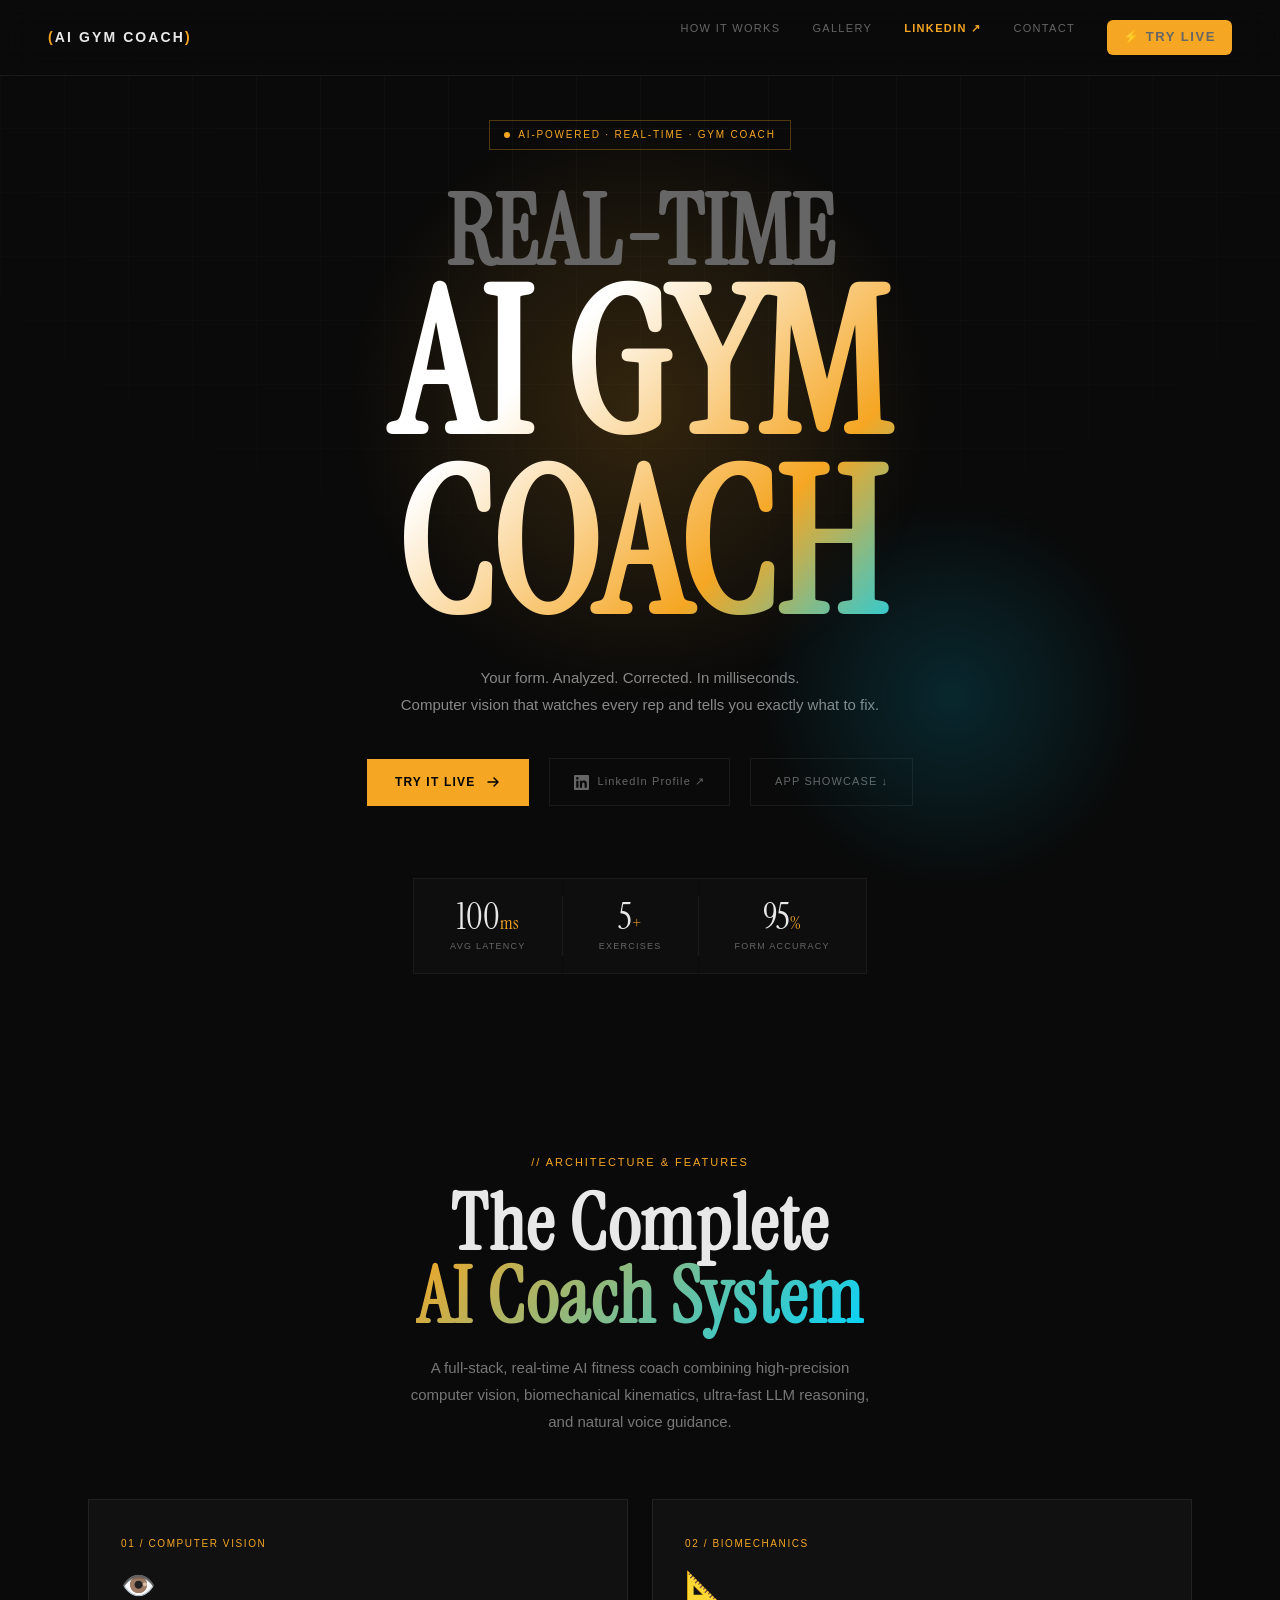
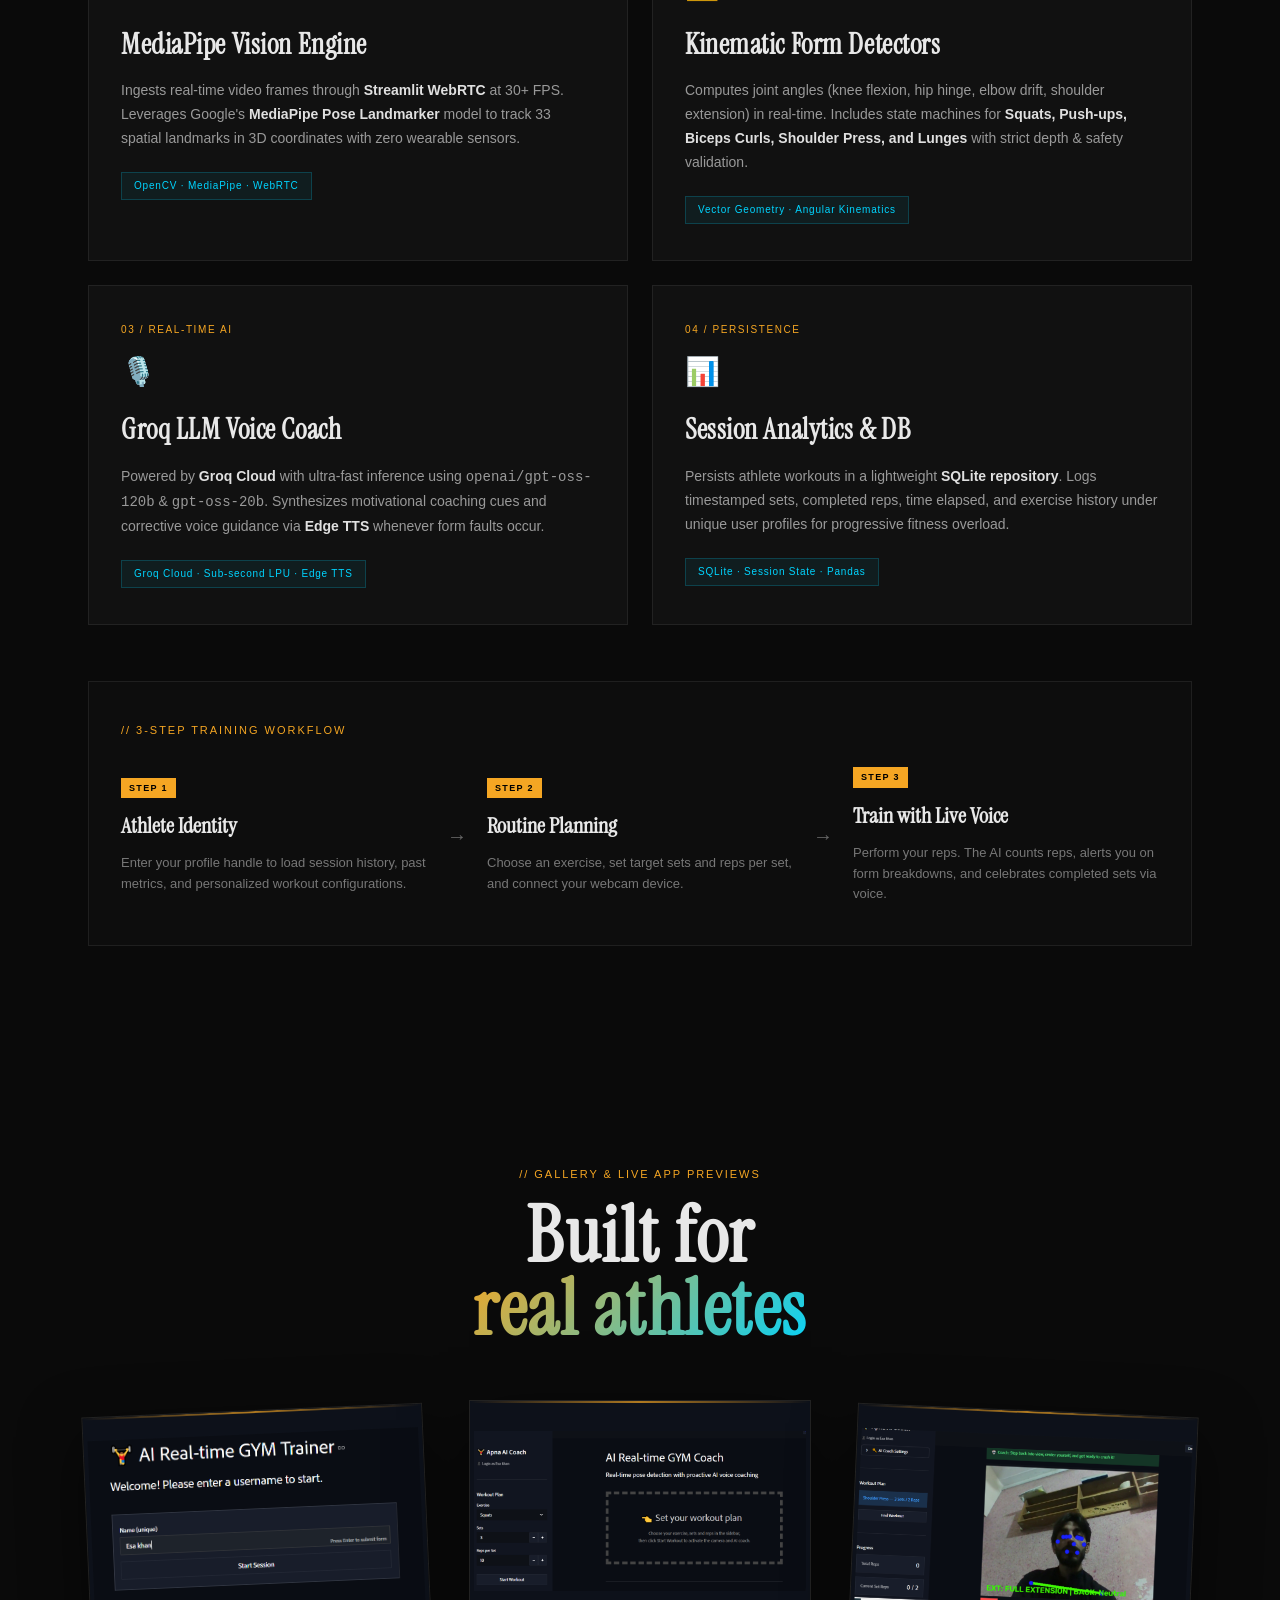
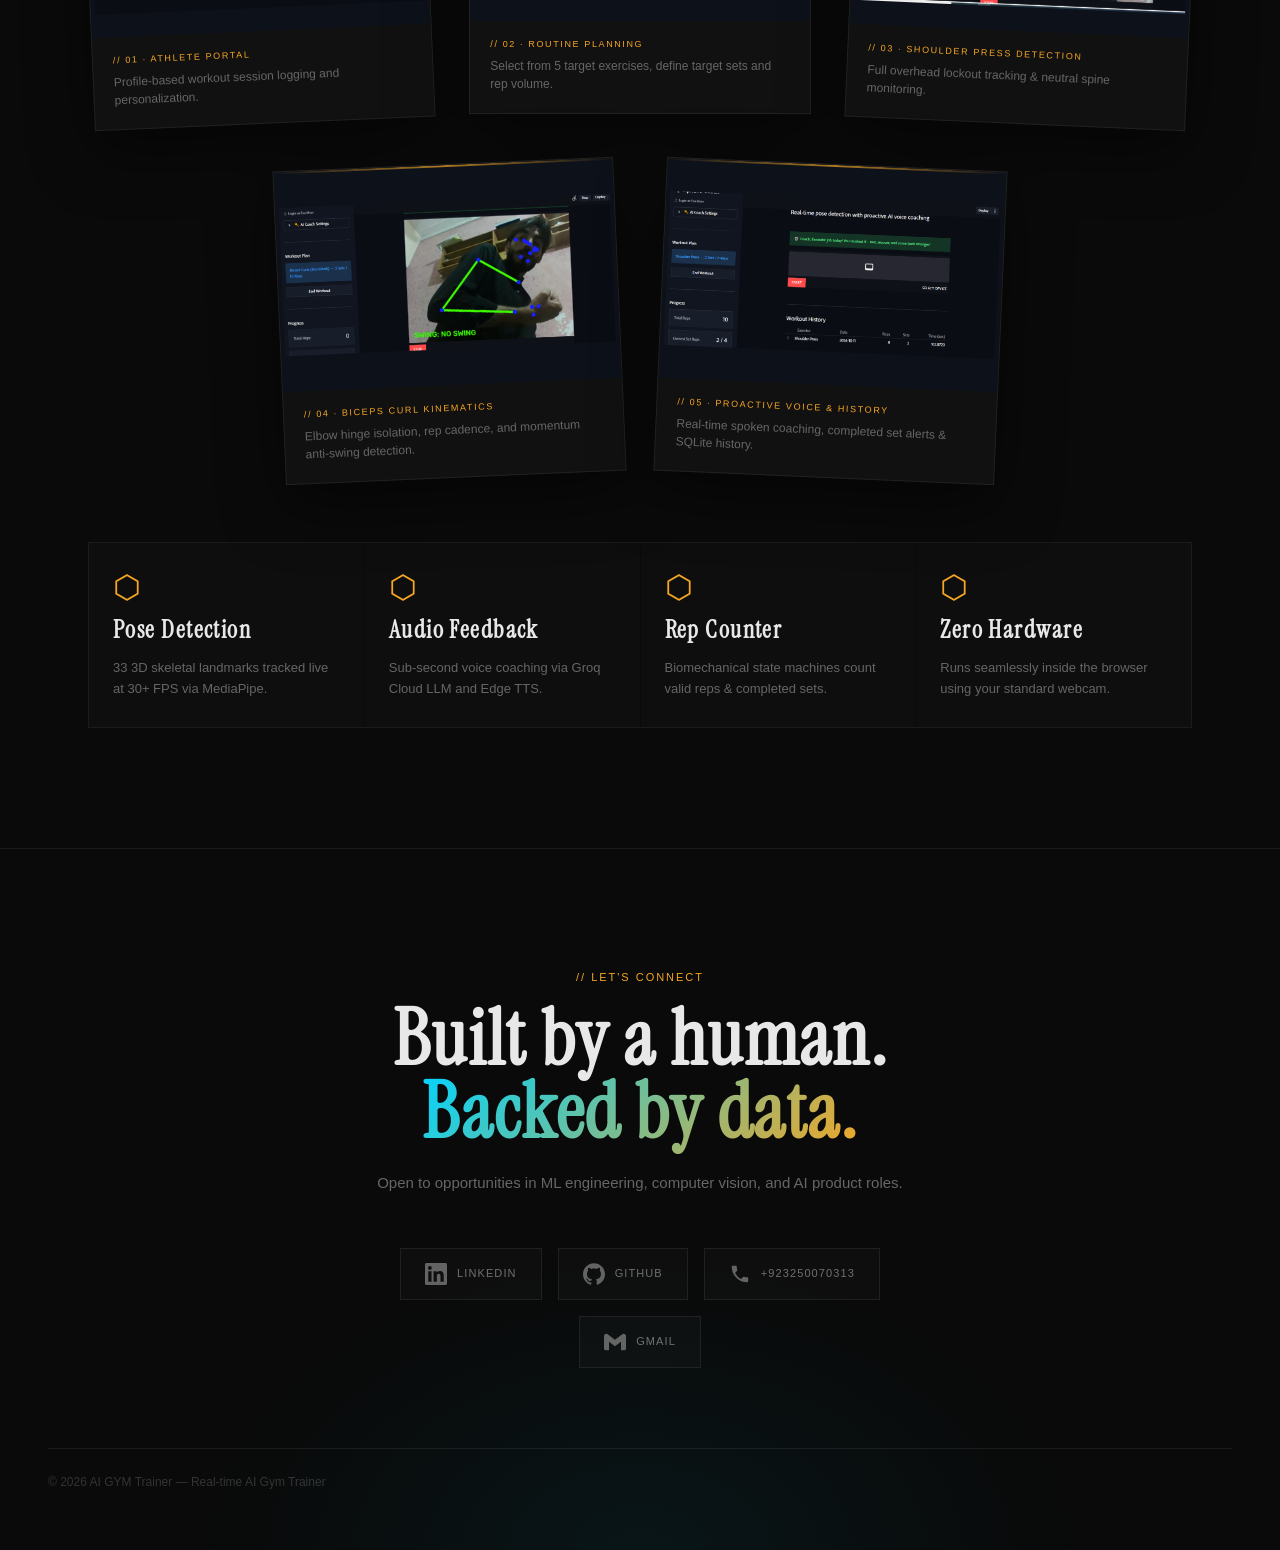
==== LandingPage/index.html @ a31fc1fd "fix: load project directly on first Try it live click and eliminate nested landing page modal" ====
<!doctype html>
<html lang="en">
  <head>
    <meta charset="UTF-8" />
    <meta name="viewport" content="width=device-width, initial-scale=1.0" />
    <title>Real-time AI GYM Trainer</title>
    <link rel="stylesheet" href="style.css" />
    <style>
      @font-face {
        font-family: "Averta";
        src: url("fonts/Averta.woff2") format("woff2");
        font-weight: normal;
        font-style: normal;
      }
    </style>
    <link rel="preconnect" href="https://fonts.googleapis.com" />
    <link rel="preconnect" href="https://fonts.gstatic.com" crossorigin />
    <link
      href="https://fonts.googleapis.com/css2?family=Ubuntu:wght@400;700&family=Instrument+Serif:ital,wght@0,400;1,400&display=swap"
      rel="stylesheet"
    />
  </head>
  <body>
    <!-- GRID OVERLAY -->
    <div class="grid-overlay" aria-hidden="true"></div>

    <!-- NAV -->
    <nav class="nav">
      <div class="nav-logo">
        <span class="logo-bracket">(</span>AI GYM COACH<span
          class="logo-bracket"
          >)</span
        >
      </div>
      <div class="nav-links">
        <a href="#architecture">How It Works</a>
        <a href="#visuals">Gallery</a>
        <a href="https://www.linkedin.com/in/esa-khan-1b4941385/" target="_blank" rel="noopener noreferrer" style="color: var(--amber); font-weight: 700;">LinkedIn ↗</a>
        <a href="#contact">Contact</a>
        <a href="?start=true" target="_top" class="btn-primary" style="padding: 7px 16px; font-size: 13px; text-decoration: none; border-radius: 6px;" onclick="handleTryLive(event)">⚡ Try Live</a>
      </div>
    </nav>

    <!-- HERO -->
    <section class="hero" id="hero">
      <div class="hero-tag">
        <span class="dot"></span>
        <span>AI-POWERED · REAL-TIME · GYM COACH</span>
      </div>

      <h1 class="hero-title">
        <span class="line-one">REAL-TIME</span>
        <span class="line-two">AI GYM<br />COACH</span>
      </h1>

      <p class="hero-sub">
        Your form. Analyzed. Corrected. In milliseconds.<br />
        Computer vision that watches every rep and tells you exactly what to
        fix.
      </p>

      <div class="hero-cta-row">
        <a
          href="?start=true"
          target="_top"
          class="btn-primary"
          id="cta-button"
          onclick="handleTryLive(event)"
        >
          <span>Try it live</span>
          <svg width="16" height="16" viewBox="0 0 16 16" fill="none">
            <path
              d="M3 8H13M13 8L9 4M13 8L9 12"
              stroke="currentColor"
              stroke-width="1.5"
              stroke-linecap="round"
              stroke-linejoin="round"
            />
          </svg>
        </a>
        <a
          href="https://www.linkedin.com/in/esa-khan-1b4941385/"
          target="_blank"
          rel="noopener noreferrer"
          class="btn-ghost"
          style="display: inline-flex; align-items: center; gap: 8px;"
        >
          <svg width="15" height="15" viewBox="0 0 24 24" fill="currentColor">
            <path d="M20.447 20.452h-3.554v-5.569c0-1.328-.027-3.037-1.852-3.037-1.853 0-2.136 1.445-2.136 2.939v5.667H9.351V9h3.414v1.561h.046c.477-.9 1.637-1.85 3.37-1.85 3.601 0 4.267 2.37 4.267 5.455v6.286zM5.337 7.433a2.062 2.062 0 0 1-2.063-2.065 2.064 2.064 0 1 1 2.063 2.065zm1.782 13.019H3.555V9h3.564v11.452zM22.225 0H1.771C.792 0 0 .774 0 1.729v20.542C0 23.227.792 24 1.771 24h20.451C23.2 24 24 23.227 24 22.271V1.729C24 .774 23.2 0 22.222 0h.003z"/>
          </svg>
          <span>LinkedIn Profile ↗</span>
        </a>
        <a href="#visuals" class="btn-ghost">APP SHOWCASE ↓</a>
      </div>

      <!-- Live metrics strip -->
      <div class="metrics-strip">
        <div class="metric">
          <span class="metric-val">100<span class="unit">ms</span></span>
          <span class="metric-label">Avg Latency</span>
        </div>
        <div class="metric-divider"></div>
        <div class="metric">
          <span class="metric-val">5<span class="unit">+</span></span>
          <span class="metric-label">Exercises</span>
        </div>
        <div class="metric-divider"></div>
        <div class="metric">
          <span class="metric-val">95<span class="unit">%</span></span>
          <span class="metric-label">Form Accuracy</span>
        </div>
      </div>
    </section>

    <!-- HOW IT WORKS & ARCHITECTURE -->
    <section class="how-it-works" id="architecture">
      <div class="section-header center-header">
        <span class="section-tag">// ARCHITECTURE & FEATURES</span>
        <h2 class="section-title">The Complete<br /><em>AI Coach System</em></h2>
        <p class="section-desc">
          A full-stack, real-time AI fitness coach combining high-precision computer vision, biomechanical kinematics, ultra-fast LLM reasoning, and natural voice guidance.
        </p>
      </div>

      <div class="system-grid">
        <div class="system-card">
          <div class="system-num">01 / COMPUTER VISION</div>
          <div class="system-icon">👁️</div>
          <h3>MediaPipe Vision Engine</h3>
          <p>
            Ingests real-time video frames through <strong>Streamlit WebRTC</strong> at 30+ FPS. 
            Leverages Google's <strong>MediaPipe Pose Landmarker</strong> model to track 33 spatial landmarks in 3D coordinates with zero wearable sensors.
          </p>
          <div class="tech-badge">OpenCV · MediaPipe · WebRTC</div>
        </div>

        <div class="system-card">
          <div class="system-num">02 / BIOMECHANICS</div>
          <div class="system-icon">📐</div>
          <h3>Kinematic Form Detectors</h3>
          <p>
            Computes joint angles (knee flexion, hip hinge, elbow drift, shoulder extension) in real-time. 
            Includes state machines for <strong>Squats, Push-ups, Biceps Curls, Shoulder Press, and Lunges</strong> with strict depth & safety validation.
          </p>
          <div class="tech-badge">Vector Geometry · Angular Kinematics</div>
        </div>

        <div class="system-card">
          <div class="system-num">03 / REAL-TIME AI</div>
          <div class="system-icon">🎙️</div>
          <h3>Groq LLM Voice Coach</h3>
          <p>
            Powered by <strong>Groq Cloud</strong> with ultra-fast inference using <code>openai/gpt-oss-120b</code> & <code>gpt-oss-20b</code>. 
            Synthesizes motivational coaching cues and corrective voice guidance via <strong>Edge TTS</strong> whenever form faults occur.
          </p>
          <div class="tech-badge">Groq Cloud · Sub-second LPU · Edge TTS</div>
        </div>

        <div class="system-card">
          <div class="system-num">04 / PERSISTENCE</div>
          <div class="system-icon">📊</div>
          <h3>Session Analytics & DB</h3>
          <p>
            Persists athlete workouts in a lightweight <strong>SQLite repository</strong>. 
            Logs timestamped sets, completed reps, time elapsed, and exercise history under unique user profiles for progressive fitness overload.
          </p>
          <div class="tech-badge">SQLite · Session State · Pandas</div>
        </div>
      </div>

      <!-- App Walkthrough Strip -->
      <div class="workflow-box">
        <div class="workflow-title">// 3-STEP TRAINING WORKFLOW</div>
        <div class="workflow-steps">
          <div class="step-item">
            <span class="step-badge">STEP 1</span>
            <h4>Athlete Identity</h4>
            <p>Enter your profile handle to load session history, past metrics, and personalized workout configurations.</p>
          </div>
          <div class="step-divider">→</div>
          <div class="step-item">
            <span class="step-badge">STEP 2</span>
            <h4>Routine Planning</h4>
            <p>Choose an exercise, set target sets and reps per set, and connect your webcam device.</p>
          </div>
          <div class="step-divider">→</div>
          <div class="step-item">
            <span class="step-badge">STEP 3</span>
            <h4>Train with Live Voice</h4>
            <p>Perform your reps. The AI counts reps, alerts you on form breakdowns, and celebrates completed sets via voice.</p>
          </div>
        </div>
      </div>
    </section>

    <!-- VISUAL SECTION -->
    <section class="visuals" id="visuals">
      <div class="section-header center-header">
        <span class="section-tag">// GALLERY & LIVE APP PREVIEWS</span>
        <h2 class="section-title">Built for<br /><em>real athletes</em></h2>
      </div>

      <div class="card-grid card-grid-5">
        <!-- Card 1 -->
        <div class="img-card card-tilt-left card-float-1">
          <div class="card-inner">
            <div class="card-img-wrap">
              <img
                src="./images/preview-login.png"
                alt="AI Gym Coach Athlete Login & Authentication"
                onerror="this.parentElement.classList.add('img-placeholder')"
              />
              <div class="card-scan-line"></div>
            </div>
            <div class="card-label">
              <span class="card-tag">// 01 · ATHLETE PORTAL</span>
              <p>Profile-based workout session logging and personalization.</p>
            </div>
            <div class="card-corner tl"></div>
            <div class="card-corner tr"></div>
            <div class="card-corner bl"></div>
            <div class="card-corner br"></div>
          </div>
        </div>

        <!-- Card 2 -->
        <div class="img-card card-center card-float-2">
          <div class="card-inner">
            <div class="card-img-wrap">
              <img
                src="./images/preview-dashboard.png"
                alt="Workout Routine Setup & Target Rep Goals"
                onerror="this.parentElement.classList.add('img-placeholder')"
              />
              <div class="card-scan-line"></div>
            </div>
            <div class="card-label">
              <span class="card-tag">// 02 · ROUTINE PLANNING</span>
              <p>Select from 5 target exercises, define target sets and rep volume.</p>
            </div>
            <div class="card-corner tl"></div>
            <div class="card-corner tr"></div>
            <div class="card-corner bl"></div>
            <div class="card-corner br"></div>
          </div>
        </div>

        <!-- Card 3 -->
        <div class="img-card card-tilt-right card-float-3">
          <div class="card-inner">
            <div class="card-img-wrap">
              <img
                src="./images/preview-shoulder-press.png"
                alt="Live Shoulder Press Pose Tracking & Form Verification"
                onerror="this.parentElement.classList.add('img-placeholder')"
              />
              <div class="card-scan-line"></div>
            </div>
            <div class="card-label">
              <span class="card-tag">// 03 · SHOULDER PRESS DETECTION</span>
              <p>Full overhead lockout tracking & neutral spine monitoring.</p>
            </div>
            <div class="card-corner tl"></div>
            <div class="card-corner tr"></div>
            <div class="card-corner bl"></div>
            <div class="card-corner br"></div>
          </div>
        </div>

        <!-- Card 4 -->
        <div class="img-card card-tilt-left card-float-4">
          <div class="card-inner">
            <div class="card-img-wrap">
              <img
                src="./images/preview-biceps-curl.png"
                alt="Biceps Curl Live Biomechanics & Anti-Swing Check"
                onerror="this.parentElement.classList.add('img-placeholder')"
              />
              <div class="card-scan-line"></div>
            </div>
            <div class="card-label">
              <span class="card-tag">// 04 · BICEPS CURL KINEMATICS</span>
              <p>Elbow hinge isolation, rep cadence, and momentum anti-swing detection.</p>
            </div>
            <div class="card-corner tl"></div>
            <div class="card-corner tr"></div>
            <div class="card-corner bl"></div>
            <div class="card-corner br"></div>
          </div>
        </div>

        <!-- Card 5 -->
        <div class="img-card card-tilt-right card-float-5">
          <div class="card-inner">
            <div class="card-img-wrap">
              <img
                src="./images/preview-workout.png"
                alt="Proactive AI Voice Feedback & Workout History"
                onerror="this.parentElement.classList.add('img-placeholder')"
              />
              <div class="card-scan-line"></div>
            </div>
            <div class="card-label">
              <span class="card-tag">// 05 · PROACTIVE VOICE & HISTORY</span>
              <p>Real-time spoken coaching, completed set alerts & SQLite history.</p>
            </div>
            <div class="card-corner tl"></div>
            <div class="card-corner tr"></div>
            <div class="card-corner bl"></div>
            <div class="card-corner br"></div>
          </div>
        </div>
      </div>

      <!-- Feature callouts strip -->
      <div class="feature-row" style="margin-top: 64px;">
        <div class="feature">
          <span class="feature-icon">⬡</span>
          <strong>Pose Detection</strong>
          <p>33 3D skeletal landmarks tracked live at 30+ FPS via MediaPipe.</p>
        </div>
        <div class="feature">
          <span class="feature-icon">⬡</span>
          <strong>Audio Feedback</strong>
          <p>Sub-second voice coaching via Groq Cloud LLM and Edge TTS.</p>
        </div>
        <div class="feature">
          <span class="feature-icon">⬡</span>
          <strong>Rep Counter</strong>
          <p>Biomechanical state machines count valid reps & completed sets.</p>
        </div>
        <div class="feature">
          <span class="feature-icon">⬡</span>
          <strong>Zero Hardware</strong>
          <p>Runs seamlessly inside the browser using your standard webcam.</p>
        </div>
      </div>
    </section>

    <!-- CONTACT SECTION -->
    <section class="contact" id="contact">
      <div class="contact-inner">
        <span class="section-tag">// LET'S CONNECT</span>
        <h2 class="contact-title">
          Built by a human.<br /><em>Backed by data.</em>
        </h2>
        <p class="contact-desc">
          Open to opportunities in ML engineering, computer vision, and AI
          product roles.
        </p>

        <div class="social-grid">
          <!-- LinkedIn -->
          <a
            href="https://www.linkedin.com/in/esa-khan-1b4941385/"
            target="_blank"
            rel="noopener"
            class="social-btn"
            aria-label="LinkedIn"
          >
            <span class="social-icon">
              <svg
                viewBox="0 0 24 24"
                fill="currentColor"
                width="22"
                height="22"
              >
                <path
                  d="M20.447 20.452h-3.554v-5.569c0-1.328-.027-3.037-1.852-3.037-1.853 0-2.136 1.445-2.136 2.939v5.667H9.351V9h3.414v1.561h.046c.477-.9 1.637-1.85 3.37-1.85 3.601 0 4.267 2.37 4.267 5.455v6.286zM5.337 7.433a2.062 2.062 0 0 1-2.063-2.065 2.064 2.064 0 1 1 2.063 2.065zm1.782 13.019H3.555V9h3.564v11.452zM22.225 0H1.771C.792 0 0 .774 0 1.729v20.542C0 23.227.792 24 1.771 24h20.451C23.2 24 24 23.227 24 22.271V1.729C24 .774 23.2 0 22.222 0h.003z"
                />
              </svg>
            </span>
            <span class="social-label">LinkedIn</span>
          </a>

          <!-- GitHub -->
          <a
            href="https://github.com/esakhan786"
            target="_blank"
            rel="noopener"
            class="social-btn"
            aria-label="GitHub"
          >
            <span class="social-icon">
              <svg
                viewBox="0 0 24 24"
                fill="currentColor"
                width="22"
                height="22"
              >
                <path
                  d="M12 .297c-6.63 0-12 5.373-12 12 0 5.303 3.438 9.8 8.205 11.385.6.113.82-.258.82-.577 0-.285-.01-1.04-.015-2.04-3.338.724-4.042-1.61-4.042-1.61C4.422 18.07 3.633 17.7 3.633 17.7c-1.087-.744.084-.729.084-.729 1.205.084 1.838 1.236 1.838 1.236 1.07 1.835 2.809 1.305 3.495.998.108-.776.417-1.305.76-1.605-2.665-.3-5.466-1.332-5.466-5.93 0-1.31.465-2.38 1.235-3.22-.135-.303-.54-1.523.105-3.176 0 0 1.005-.322 3.3 1.23.96-.267 1.98-.399 3-.405 1.02.006 2.04.138 3 .405 2.28-1.552 3.285-1.23 3.285-1.23.645 1.653.24 2.873.12 3.176.765.84 1.23 1.91 1.23 3.22 0 4.61-2.805 5.625-5.475 5.92.42.36.81 1.096.81 2.22 0 1.606-.015 2.896-.015 3.286 0 .315.21.69.825.57C20.565 22.092 24 17.592 24 12.297c0-6.627-5.373-12-12-12"
                />
              </svg>
            </span>
            <span class="social-label">GitHub</span>
          </a>

          <!-- Phone -->
          <a
            href="tel:+923250070313"
            class="social-btn"
            aria-label="Call +923250070313"
          >
            <span class="social-icon">
              <svg
                viewBox="0 0 24 24"
                fill="currentColor"
                width="22"
                height="22"
              >
                <path d="M6.62 10.79a15.05 15.05 0 0 0 6.59 6.59l2.2-2.2a1 1 0 0 1 1.01-.24 11.36 11.36 0 0 0 3.56.57 1 1 0 0 1 1 1V20a1 1 0 0 1-1 1A17 17 0 0 1 3 4a1 1 0 0 1 1-1h3.5a1 1 0 0 1 1 1 11.36 11.36 0 0 0 .57 3.56 1 1 0 0 1-.25 1.01l-2.2 2.22z" />
              </svg>
            </span>
            <span class="social-label">+923250070313</span>
          </a>

          <!-- Gmail -->
          <a
            href="mailto:esak62622@gmail.com"
            class="social-btn"
            aria-label="Email"
          >
            <span class="social-icon">
              <svg
                viewBox="0 0 24 24"
                fill="currentColor"
                width="22"
                height="22"
              >
                <path
                  d="M24 5.457v13.909c0 .904-.732 1.636-1.636 1.636h-3.819V11.73L12 16.64l-6.545-4.91v9.273H1.636A1.636 1.636 0 0 1 0 19.366V5.457c0-2.023 2.309-3.178 3.927-1.964L5.455 4.64 12 9.548l6.545-4.910 1.528-1.145C21.69 2.28 24 3.434 24 5.457z"
                />
              </svg>
            </span>
            <span class="social-label">Gmail</span>
          </a>
        </div>
      </div>

      <footer class="footer">
        <span>© 2026 AI GYM Trainer — Real-time AI Gym Trainer</span>
      </footer>
    </section>

    <!-- LIVE DEMO EMBEDDED MODAL -->
    <div id="live-demo-modal" class="demo-modal" style="display: none;">
      <div class="demo-modal-backdrop" onclick="closeDemoModal()"></div>
      <div class="demo-modal-content">
        <div class="demo-modal-header">
          <div class="demo-header-title">
            <span class="live-dot"></span>
            <span>APNA AI GYM COACH · LIVE INTERACTIVE ARENA</span>
          </div>
          <div class="demo-header-actions">
            <a id="open-new-tab-btn" href="#" target="_blank" rel="noopener noreferrer" class="btn-modal-action">⛶ Open New Tab</a>
            <button onclick="closeDemoModal()" class="btn-modal-close" aria-label="Close modal">✕</button>
          </div>
        </div>
        <div class="demo-modal-body">
          <iframe id="streamlit-frame" src="" allow="camera *; microphone *; display-capture *" allowfullscreen></iframe>
        </div>
      </div>
    </div>

    <script>
      function getStreamlitUrl() {
        var isLocal = (window.location.hostname === 'localhost' || window.location.hostname === '127.0.0.1');
        if (isLocal) {
          return 'http://localhost:8501/?start=true&embed=true';
        }
        if (window.location.hostname.indexOf('streamlit.app') !== -1) {
          return window.location.origin + '/?start=true&embed=true';
        }
        return 'https://ai-gym-coach-online-gym-trainer-jtumd68f7rbz8pxbp8ybog.streamlit.app/?start=true&embed=true';
      }

      function handleTryLive(e) {
        if (e && e.preventDefault) e.preventDefault();

        // 1. If running inside Streamlit iframe:
        // Navigate top window so the landing page REMOVES completely and the project shows directly on 1st click!
        var insideIframe = false;
        try {
          insideIframe = (window.self !== window.top);
        } catch (err) {
          insideIframe = true;
        }

        if (insideIframe) {
          try {
            if (window.top && window.top.location) {
              window.top.location.search = '?start=true';
              return;
            }
          } catch (err) {}
          try {
            if (window.parent && window.parent.location) {
              window.parent.location.search = '?start=true';
              return;
            }
          } catch (err) {}
          var targetUrl = getStreamlitUrl().replace('&embed=true', '');
          window.open(targetUrl, '_top');
          return;
        }

        // 2. If running standalone (localhost:8080 or GitHub Pages):
        // Open the live modal directly loading the real workout project (?start=true) on 1st click!
        openDemoModal(e);
      }

      function openDemoModal(e) {
        if (e && e.preventDefault) e.preventDefault();
        var modal = document.getElementById('live-demo-modal');
        var iframe = document.getElementById('streamlit-frame');
        var newTabBtn = document.getElementById('open-new-tab-btn');
        var url = getStreamlitUrl();

        iframe.src = url;
        newTabBtn.href = url.replace('&embed=true', '');
        modal.style.display = 'flex';
        document.body.style.overflow = 'hidden';
      }

      function closeDemoModal() {
        var modal = document.getElementById('live-demo-modal');
        var iframe = document.getElementById('streamlit-frame');
        modal.style.display = 'none';
        iframe.src = '';
        document.body.style.overflow = 'auto';
      }

      document.addEventListener('keydown', function(e) {
        if (e.key === 'Escape') closeDemoModal();
      });
    </script>
  </body>
</html>
---- LandingPage/style.css ----
/* ============================================================
   AXFORM — Real-time AI GYM Trainer
   style.css
   ============================================================ */

/* ── TOKENS ── */
:root {
  --bg:        #0a0a0a;
  --surface:   #111111;
  --border:    rgba(255,255,255,0.07);
  --amber:     #f5a623;
  --amber-dim: #b97a18;
  --amber-glow:rgba(245,166,35,0.18);
  --cyan:      #00d4ff;
  --cyan-glow: rgba(0,212,255,0.15);
  --text:      #e8e8e8;
  --muted:     #666;
  --font-display: 'Instrument Serif', serif;
  --font-body:    'Ubuntu', monospace;
  --font-body:    'Averta', sans-serif;
  --radius:    0px;
  --max-w:     1200px;
}

/* ── RESET ── */
*, *::before, *::after { box-sizing: border-box; margin: 0; padding: 0; }
html { scroll-behavior: smooth; }
body {
  background: var(--bg);
  color: var(--text);
  font-family: var(--font-body);
  font-size: 16px;
  line-height: 1.6;
  overflow-x: hidden;
}
a { color: inherit; text-decoration: none; }
img { display: block; width: 100%; height: 100%; object-fit: contain; }

/* ── GRID OVERLAY ── */
.grid-overlay {
  position: fixed;
  inset: 0;
  pointer-events: none;
  z-index: 0;
  background-image:
    linear-gradient(rgba(255,255,255,0.025) 1px, transparent 1px),
    linear-gradient(90deg, rgba(255,255,255,0.025) 1px, transparent 1px);
  background-size: 64px 64px;
  mask-image: radial-gradient(ellipse 80% 80% at 50% 0%, black 40%, transparent 100%);
}

/* ── NAV ── */
.nav {
  position: fixed;
  top: 0; left: 0; right: 0;
  z-index: 100;
  display: flex;
  align-items: center;
  justify-content: space-between;
  padding: 20px 48px;
  background: rgba(10,10,10,0.7);
  backdrop-filter: blur(16px);
  border-bottom: 1px solid var(--border);
}

.nav-logo {
  font-family: var(--font-body);
  font-weight: 700;
  font-size: 14px;
  letter-spacing: 0.15em;
  color: var(--text);
}
.logo-bracket { color: var(--amber); }

.nav-links {
  display: flex;
  gap: 32px;
}
.nav-links a {
  font-family: var(--font-body);
  font-size: 11px;
  letter-spacing: 0.12em;
  text-transform: uppercase;
  color: var(--muted);
  transition: color 0.2s;
}
.nav-links a:hover { color: var(--amber); }

/* ── HERO ── */
.hero {
  position: relative;
  z-index: 1;
  min-height: 100vh;
  display: flex;
  flex-direction: column;
  align-items: center;
  justify-content: center;
  text-align: center;
  padding: 120px 24px 80px;
  overflow: hidden;
}

/* Background glow blobs */
.hero::before {
  content: '';
  position: absolute;
  width: 600px; height: 600px;
  border-radius: 50%;
  background: radial-gradient(circle, var(--amber-glow) 0%, transparent 70%);
  top: 10%; left: 50%;
  transform: translateX(-50%);
  pointer-events: none;
  animation: blob-drift 8s ease-in-out infinite alternate;
}
.hero::after {
  content: '';
  position: absolute;
  width: 400px; height: 400px;
  border-radius: 50%;
  background: radial-gradient(circle, var(--cyan-glow) 0%, transparent 70%);
  bottom: 15%; right: 10%;
  pointer-events: none;
  animation: blob-drift 10s ease-in-out infinite alternate-reverse;
}

@keyframes blob-drift {
  from { transform: translateX(-50%) scale(1); opacity: 0.6; }
  to   { transform: translateX(-50%) scale(1.2) translateY(-20px); opacity: 1; }
}

.hero-tag {
  display: inline-flex;
  align-items: center;
  gap: 8px;
  font-family: var(--font-body);
  font-size: 10px;
  letter-spacing: 0.18em;
  color: var(--amber);
  border: 1px solid rgba(245,166,35,0.3);
  padding: 6px 14px;
  border-radius: var(--radius);
  margin-bottom: 40px;
  animation: fade-up 0.8s ease both;
}
.dot {
  width: 6px; height: 6px;
  border-radius: 50%;
  background: var(--amber);
  animation: blink 2s ease-in-out infinite;
}
@keyframes blink {
  0%, 100% { opacity: 1; }
  50%       { opacity: 0.2; }
}

.hero-title {
  font-family: var(--font-display);
  line-height: 0.9;
  letter-spacing: 0.02em;
  animation: fade-up 0.8s 0.1s ease both;
}
.line-one {
  display: block;
  font-size: clamp(56px, 8vw, 96px);
  color: var(--muted);
}
.line-two {
  display: block;
  font-size: clamp(80px, 16vw, 200px);
  background: linear-gradient(135deg, #ffffff 30%, var(--amber) 70%, var(--cyan) 100%);
  -webkit-background-clip: text;
  -webkit-text-fill-color: transparent;
  background-clip: text;
  min-width: 600px;
}

.hero-sub {
  max-width: 520px;
  font-size: 15px;
  font-weight: 300;
  color: #888;
  margin-top: 28px;
  line-height: 1.8;
  animation: fade-up 0.8s 0.2s ease both;
}

.hero-cta-row {
  display: flex;
  align-items: center;
  gap: 20px;
  margin-top: 40px;
  animation: fade-up 0.8s 0.3s ease both;
}

.btn-primary {
  display: inline-flex;
  align-items: center;
  gap: 10px;
  background: var(--amber);
  color: #000;
  font-family: var(--font-body);
  font-size: 12px;
  font-weight: 700;
  letter-spacing: 0.1em;
  text-transform: uppercase;
  padding: 14px 28px;
  border-radius: var(--radius);
  transition: transform 0.2s, box-shadow 0.2s, background 0.2s;
  box-shadow: 0 0 0 0 var(--amber-glow);
}
.btn-primary:hover {
  background: #ffc04d;
  transform: translateY(-2px);
  box-shadow: 0 8px 40px var(--amber-glow);
}
.btn-primary:active { transform: translateY(0); }

.btn-ghost {
  font-family: var(--font-body);
  font-size: 11px;
  letter-spacing: 0.1em;
  color: var(--muted);
  border: 1px solid var(--border);
  padding: 14px 24px;
  border-radius: var(--radius);
  transition: color 0.2s, border-color 0.2s;
}
.btn-ghost:hover {
  color: var(--text);
  border-color: rgba(255,255,255,0.2);
}

/* METRICS STRIP */
.metrics-strip {
  display: flex;
  align-items: center;
  gap: 0;
  margin-top: 72px;
  border: 1px solid var(--border);
  border-radius: var(--radius);
  overflow: hidden;
  animation: fade-up 0.8s 0.5s ease both;
}
.metric {
  display: flex;
  flex-direction: column;
  align-items: center;
  padding: 20px 36px;
  gap: 4px;
  background: rgba(255,255,255,0.02);
  transition: background 0.2s;
}
.metric:hover { background: rgba(245,166,35,0.05); }
.metric-val {
  font-family: var(--font-display);
  font-size: 36px;
  line-height: 1;
  color: var(--text);
}
.unit {
  font-size: 18px;
  color: var(--amber);
}
.metric-label {
  font-family: var(--font-body);
  font-size: 9px;
  letter-spacing: 0.14em;
  text-transform: uppercase;
  color: var(--muted);
}
.metric-divider {
  width: 1px;
  height: 60px;
  background: var(--border);
  flex-shrink: 0;
}

@keyframes fade-up {
  from { opacity: 0; transform: translateY(24px); }
  to   { opacity: 1; transform: translateY(0); }
}

/* ── HOW IT WORKS ── */
.how-it-works {
  position: relative;
  z-index: 1;
  padding: 100px 48px;
  max-width: var(--max-w);
  margin: 0 auto;
}

.system-grid {
  display: grid;
  grid-template-columns: repeat(2, 1fr);
  gap: 24px;
  margin-top: 48px;
}

.system-card {
  position: relative;
  background: var(--surface);
  border: 1px solid var(--border);
  padding: 36px 32px;
  transition: transform 0.3s cubic-bezier(0.34,1.56,0.64,1), border-color 0.3s, box-shadow 0.3s;
}

.system-card:hover {
  transform: translateY(-4px);
  border-color: rgba(245,166,35,0.4);
  box-shadow: 0 16px 40px rgba(0,0,0,0.5), 0 0 30px var(--amber-glow);
}

.system-num {
  font-family: var(--font-body);
  font-size: 10px;
  color: var(--amber);
  letter-spacing: 0.16em;
  margin-bottom: 12px;
}

.system-icon {
  font-size: 28px;
  margin-bottom: 14px;
}

.system-card h3 {
  font-family: var(--font-display);
  font-size: 28px;
  margin-bottom: 12px;
  color: var(--text);
  letter-spacing: 0.02em;
}

.system-card p {
  font-size: 14px;
  color: #999;
  line-height: 1.7;
  margin-bottom: 20px;
}

.system-card strong {
  color: #e0e0e0;
}

.tech-badge {
  display: inline-block;
  font-family: var(--font-body);
  font-size: 10px;
  color: var(--cyan);
  background: rgba(0,212,255,0.06);
  border: 1px solid rgba(0,212,255,0.2);
  padding: 5px 12px;
  border-radius: var(--radius);
  letter-spacing: 0.08em;
}

.workflow-box {
  margin-top: 56px;
  border: 1px solid var(--border);
  background: rgba(255,255,255,0.015);
  padding: 40px 32px;
}

.workflow-title {
  font-family: var(--font-body);
  font-size: 11px;
  letter-spacing: 0.18em;
  color: var(--amber);
  margin-bottom: 28px;
}

.workflow-steps {
  display: grid;
  grid-template-columns: 1fr auto 1fr auto 1fr;
  align-items: center;
  gap: 20px;
}

.step-item {
  display: flex;
  flex-direction: column;
  gap: 10px;
}

.step-badge {
  align-self: flex-start;
  font-family: var(--font-body);
  font-size: 9px;
  letter-spacing: 0.15em;
  background: var(--amber);
  color: #000;
  font-weight: 700;
  padding: 3px 8px;
}

.step-item h4 {
  font-family: var(--font-display);
  font-size: 22px;
  color: var(--text);
}

.step-item p {
  font-size: 13px;
  color: #777;
  line-height: 1.6;
}

.step-divider {
  font-size: 20px;
  color: var(--muted);
  user-select: none;
}

/* ── VISUALS ── */
.visuals {
  position: relative;
  z-index: 1;
  padding: 120px 48px;
  max-width: var(--max-w);
  margin: 0 auto;
}

.section-header {
  margin-bottom: 64px;
}
.section-tag {
  font-family: var(--font-body);
  font-size: 11px;
  letter-spacing: 0.18em;
  color: var(--amber);
  display: block;
  margin-bottom: 16px;
}
.section-title {
  font-family: var(--font-display);
  font-size: clamp(48px, 6vw, 80px);
  line-height: 0.95;
  letter-spacing: 0.02em;
}
.section-title em {
  font-style: normal;
  background: linear-gradient(135deg, var(--amber), var(--cyan));
  -webkit-background-clip: text;
  -webkit-text-fill-color: transparent;
  background-clip: text;
}
.center-header { text-align: center; }
.section-desc {
  max-width: 480px;
  margin: 20px auto 0;
  color: #777;
  font-size: 15px;
  line-height: 1.8;
}

/* CARD GRID */
.card-grid {
  display: grid;
  grid-template-columns: repeat(3, 1fr);
  grid-template-rows: auto auto;
  gap: 50px;
}

.card-grid-5 {
  display: grid;
  grid-template-columns: repeat(6, 1fr);
  gap: 40px;
}
.card-grid-5 > .img-card:nth-child(1) { grid-column: 1 / span 2; }
.card-grid-5 > .img-card:nth-child(2) { grid-column: 3 / span 2; }
.card-grid-5 > .img-card:nth-child(3) { grid-column: 5 / span 2; }
.card-grid-5 > .img-card:nth-child(4) { grid-column: 2 / span 2; }
.card-grid-5 > .img-card:nth-child(5) { grid-column: 4 / span 2; }

.img-card {
  position: relative;
  border-radius: var(--radius);
  cursor: default;
  transition: transform 0.4s cubic-bezier(0.34,1.56,0.64,1);
}
.img-card:hover { transform: translateY(-6px) rotate(0deg) !important; }

.card-tilt-left  { transform: rotate(-2.5deg); animation: float1 6s ease-in-out infinite; }
.card-center     { transform: rotate(0deg) translateY(-10px); animation: float2 7s ease-in-out infinite; }
.card-tilt-right { transform: rotate(2.5deg); animation: float3 5.5s ease-in-out infinite; }
.card-wide       {
  grid-column: 1 / -1;
  transform: rotate(0deg);
  animation: float4 8s ease-in-out infinite;
}

@keyframes float1 {
  0%,100% { transform: rotate(-2.5deg) translateY(0); }
  50%     { transform: rotate(-2.5deg) translateY(-12px); }
}
@keyframes float2 {
  0%,100% { transform: rotate(0deg) translateY(-10px); }
  50%     { transform: rotate(0deg) translateY(-22px); }
}
@keyframes float3 {
  0%,100% { transform: rotate(2.5deg) translateY(0); }
  50%     { transform: rotate(2.5deg) translateY(-10px); }
}
@keyframes float4 {
  0%,100% { transform: rotate(-2.5deg) translateY(0); }
  50%     { transform: rotate(-2.5deg) translateY(-12px); }
}
@keyframes float5 {
  0%,100% { transform: rotate(0deg) translateY(-10px); }
  50%     { transform: rotate(0deg) translateY(-22px); }
}
@keyframes float6 {
  0%,100% { transform: rotate(2.5deg) translateY(0); }
  50%     { transform: rotate(2.5deg) translateY(-10px); }
}
.card-inner {
  border: 1px solid var(--border);
  border-radius: var(--radius);
  overflow: hidden;
  background: var(--surface);
  box-shadow: 0 20px 60px rgba(0,0,0,0.5);
  transition: box-shadow 0.3s, border-color 0.3s;
}
.img-card:hover .card-inner {
  border-color: rgba(245,166,35,0.35);
  box-shadow: 0 30px 80px rgba(0,0,0,0.6), 0 0 40px var(--amber-glow);
}
.card-inner-wide {
  display: grid;
  grid-template-columns: 1fr 1fr;
}

.card-img-wrap {
  position: relative;
  height: 220px;
  overflow: hidden;
  background: #0d111a;
  display: flex;
  align-items: center;
  justify-content: center;
}
.card-img-wrap img {
  width: 100%;
  height: 100%;
  object-fit: contain;
  padding: 4px;
}
.card-img-wrap.wide { height: 220px; }
.card-img-wrap.img-placeholder::after {
  content: 'IMAGE PLACEHOLDER';
  position: absolute;
  inset: 0;
  display: flex;
  align-items: center;
  justify-content: center;
  font-family: var(--font-body);
  font-size: 11px;
  letter-spacing: 0.15em;
  color: #333;
}

/* placeholder checkerboard when image missing */
.img-placeholder {
  background-image:
    repeating-linear-gradient(45deg, #161616 0, #161616 1px, transparent 0, transparent 50%),
    repeating-linear-gradient(-45deg, #161616 0, #161616 1px, transparent 0, transparent 50%);
  background-size: 20px 20px;
  background-color: #111;
}

.card-scan-line {
  position: absolute;
  left: 0; right: 0;
  height: 2px;
  background: linear-gradient(90deg, transparent, var(--amber), transparent);
  opacity: 0.7;
  animation: scan 3s linear infinite;
  top: 0;
}
@keyframes scan {
  from { top: 0; opacity: 0.7; }
  to   { top: 100%; opacity: 0; }
}

.card-label {
  padding: 16px 20px 20px;
}
.card-tag {
  font-family: var(--font-body);
  font-size: 9px;
  letter-spacing: 0.18em;
  color: var(--amber);
  display: block;
  margin-bottom: 6px;
}
.card-label p {
  font-size: 12px;
  color: #666;
  line-height: 1.5;
}

/* Corner brackets */
.card-corner {
  position: absolute;
  width: 12px; height: 12px;
  border-color: var(--amber);
  border-style: solid;
  opacity: 0;
  transition: opacity 0.3s;
}
.img-card:hover .card-corner { opacity: 0.6; }
.card-corner.tl { top: 8px; left: 8px;  border-width: 1px 0 0 1px; }
.card-corner.tr { top: 8px; right: 8px; border-width: 1px 1px 0 0; }
.card-corner.bl { bottom: 8px; left: 8px;  border-width: 0 0 1px 1px; }
.card-corner.br { bottom: 8px; right: 8px; border-width: 0 1px 1px 0; }

/* ── DEMO ── */
.demo {
  position: relative;
  z-index: 1;
  padding: 120px 48px;
  max-width: var(--max-w);
  margin: 0 auto;
}

.video-wrapper {
  position: relative;
  margin-top: 56px;
}
.video-glow {
  position: absolute;
  inset: -40px;
  background: radial-gradient(ellipse 60% 50% at 50% 50%, var(--amber-glow), transparent 70%);
  pointer-events: none;
  animation: glow-pulse 4s ease-in-out infinite alternate;
}
@keyframes glow-pulse {
  from { opacity: 0.5; transform: scale(0.95); }
  to   { opacity: 1;   transform: scale(1.05); }
}

.video-container {
  position: relative;
  border-radius: 0px;
  border: 1px solid rgba(245,166,35,0.3);
  overflow: hidden;
  background: #0d0d0d;
  box-shadow: 0 40px 120px rgba(0,0,0,0.7), inset 0 1px 0 rgba(255,255,255,0.05);
  min-height: 480px;
  display: flex;
  align-items: center;
  justify-content: center;
}
.video-container video,
.video-container iframe {
  width: 100%;
  height: 100%;
  min-height: 480px;
  border: none;
  display: block;
}
.video-corner {
  position: absolute;
  width: 20px; height: 20px;
  border-color: var(--amber);
  border-style: solid;
  z-index: 2;
}
.video-corner.tl { top: 12px; left: 12px;  border-width: 2px 0 0 2px; }
.video-corner.tr { top: 12px; right: 12px; border-width: 2px 2px 0 0; }
.video-corner.bl { bottom: 12px; left: 12px;  border-width: 0 0 2px 2px; }
.video-corner.br { bottom: 12px; right: 12px; border-width: 0 2px 2px 0; }

.video-status {
  position: absolute;
  top: 18px;
  left: 50%;
  transform: translateX(-50%);
  display: flex;
  align-items: center;
  gap: 6px;
  font-family: var(--font-body);
  font-size: 10px;
  letter-spacing: 0.14em;
  color: var(--amber);
  z-index: 2;
}
.pulse-dot {
  animation: pulse-ring 2s ease-in-out infinite;
}
@keyframes pulse-ring {
  0%,100% { box-shadow: 0 0 0 0 rgba(245,166,35,0.6); }
  50%     { box-shadow: 0 0 0 6px rgba(245,166,35,0); }
}

/* Placeholder UI inside video box */
.video-placeholder {
  display: flex;
  flex-direction: column;
  align-items: center;
  gap: 24px;
  color: #333;
  user-select: none;
  padding: 60px;
}
.play-ring {
  width: 80px; height: 80px;
  border-radius: 50%;
  border: 2px solid rgba(245,166,35,0.25);
  display: flex;
  align-items: center;
  justify-content: center;
  animation: ring-spin 8s linear infinite;
}
@keyframes ring-spin {
  from { transform: rotate(0deg); }
  to   { transform: rotate(360deg); }
}
.play-btn {
  width: 48px; height: 48px;
  background: rgba(245,166,35,0.12);
  border: 1px solid rgba(245,166,35,0.3);
  border-radius: 50%;
  display: flex;
  align-items: center;
  justify-content: center;
  color: var(--amber);
  animation: ring-spin-rev 8s linear infinite;
}
@keyframes ring-spin-rev {
  from { transform: rotate(0deg); }
  to   { transform: rotate(-360deg); }
}
.play-btn svg { width: 20px; height: 20px; margin-left: 3px; }
.video-placeholder p {
  font-family: var(--font-body);
  font-size: 12px;
  letter-spacing: 0.08em;
  color: #444;
  text-align: center;
}
.video-placeholder code {
  color: var(--amber);
  background: rgba(245,166,35,0.1);
  padding: 1px 6px;
  border-radius: 3px;
}

/* Feature row */
.feature-row {
  display: grid;
  grid-template-columns: repeat(4, 1fr);
  gap: 1px;
  margin-top: 40px;
  border: 1px solid var(--border);
  border-radius: var(--radius);
  overflow: hidden;
}
.feature {
  background: rgba(255,255,255,0.02);
  padding: 28px 24px;
  transition: background 0.2s;
  display: flex;
  flex-direction: column;
  gap: 8px;
}
.feature:hover { background: rgba(245,166,35,0.04); }
.feature-icon {
  font-size: 32px;
  color: var(--amber);
  line-height: 1;
}
.feature strong {
  font-family: var(--font-display);
  font-size: 24px;
  font-weight: 700;
  letter-spacing: 0.06em;
  color: var(--text);
}
.feature p {
  font-size: 13px;
  color: var(--muted);
  line-height: 1.6;
}

/* ── CONTACT ── */
.contact {
  position: relative;
  z-index: 1;
  padding: 120px 48px 60px;
  border-top: 1px solid var(--border);
  text-align: center;
}
.contact::before {
  content: '';
  position: absolute;
  inset: 0;
  background: radial-gradient(ellipse 50% 60% at 50% 100%, rgba(0,212,255,0.06), transparent 70%);
  pointer-events: none;
}

.contact-inner {
  position: relative;
  max-width: 600px;
  margin: 0 auto;
}

.contact-title {
  font-family: var(--font-display);
  font-size: clamp(48px, 6vw, 80px);
  line-height: 0.95;
  letter-spacing: 0.02em;
  margin: 16px 0 20px;
}
.contact-title em {
  font-style: normal;
  background: linear-gradient(135deg, var(--cyan), var(--amber));
  -webkit-background-clip: text;
  -webkit-text-fill-color: transparent;
  background-clip: text;
}
.contact-desc {
  font-size: 15px;
  color: #666;
  line-height: 1.8;
  margin-bottom: 52px;
}

.social-grid {
  display: flex;
  justify-content: center;
  gap: 16px;
  flex-wrap: wrap;
}

.social-btn {
  display: flex;
  align-items: center;
  gap: 10px;
  padding: 14px 24px;
  border: 1px solid var(--border);
  border-radius: var(--radius);
  background: rgba(255,255,255,0.02);
  color: #888;
  font-family: var(--font-body);
  font-size: 11px;
  letter-spacing: 0.1em;
  text-transform: uppercase;
  transition: color 0.2s, border-color 0.2s, background 0.2s, transform 0.2s, box-shadow 0.2s;
}
.social-btn:hover {
  color: var(--amber);
  border-color: rgba(245,166,35,0.4);
  background: rgba(245,166,35,0.06);
  transform: translateY(-3px);
  box-shadow: 0 8px 30px var(--amber-glow);
}
.social-icon {
  display: flex;
  align-items: center;
  opacity: 0.7;
  transition: opacity 0.2s;
}
.social-btn:hover .social-icon { opacity: 1; }
.social-label { opacity: 0.8; }

/* FOOTER */
.footer {
  display: flex;
  justify-content: space-between;
  align-items: center;
  margin-top: 80px;
  padding-top: 24px;
  border-top: 1px solid var(--border);
  font-size: 12px;
  color: #333;
}
.footer-mono {
  font-family: var(--font-body);
  font-size: 10px;
  letter-spacing: 0.1em;
}

/* ── RESPONSIVE ── */
@media (max-width: 960px) {
  .nav { padding: 16px 24px; }
  .nav-links { gap: 20px; }
  .how-it-works, .visuals { padding: 80px 24px; }
  .system-grid { grid-template-columns: 1fr; }
  .workflow-steps { grid-template-columns: 1fr; gap: 24px; }
  .step-divider { display: none; }
  .card-grid { grid-template-columns: 1fr 1fr; }
  .card-grid-5 { grid-template-columns: 1fr 1fr; gap: 28px; }
  .card-grid-5 > .img-card { grid-column: span 1 !important; }
  .card-wide { grid-column: 1 / -1; }
  .card-inner-wide { grid-template-columns: 1fr; }
  .feature-row { grid-template-columns: repeat(2, 1fr); }
  .metrics-strip { flex-wrap: wrap; }
}

@media (max-width: 640px) {
  .nav-links { display: none; }
  .hero { padding: 100px 20px 60px; }
  .hero-cta-row { flex-direction: column; }
  .metrics-strip { flex-direction: column; gap: 0; }
  .metric-divider { width: 60px; height: 1px; }
  .card-grid, .card-grid-5 { grid-template-columns: 1fr; gap: 24px; }
  .feature-row { grid-template-columns: 1fr; }
  .contact { padding: 80px 24px 40px; }
  .footer { flex-direction: column; gap: 8px; text-align: center; }
}

/* ── LIVE DEMO MODAL ── */
.demo-modal {
  position: fixed;
  top: 0;
  left: 0;
  width: 100vw;
  height: 100vh;
  z-index: 9999;
  display: flex;
  align-items: center;
  justify-content: center;
  padding: 20px;
}
.demo-modal-backdrop {
  position: absolute;
  top: 0;
  left: 0;
  width: 100%;
  height: 100%;
  background: rgba(5, 8, 15, 0.88);
  backdrop-filter: blur(14px);
  -webkit-backdrop-filter: blur(14px);
}
.demo-modal-content {
  position: relative;
  width: 95vw;
  max-width: 1200px;
  height: 88vh;
  background: #0f131d;
  border: 1px solid rgba(245, 166, 35, 0.4);
  border-radius: 12px;
  display: flex;
  flex-direction: column;
  overflow: hidden;
  box-shadow: 0 30px 90px rgba(0, 0, 0, 0.9), 0 0 40px rgba(245, 166, 35, 0.15);
  animation: modalPop 0.25s cubic-bezier(0.16, 1, 0.3, 1) forwards;
}
@keyframes modalPop {
  from { opacity: 0; transform: scale(0.96) translateY(10px); }
  to   { opacity: 1; transform: scale(1) translateY(0); }
}
.demo-modal-header {
  display: flex;
  align-items: center;
  justify-content: space-between;
  padding: 14px 20px;
  background: #141926;
  border-bottom: 1px solid rgba(245, 166, 35, 0.25);
}
.demo-header-title {
  display: flex;
  align-items: center;
  gap: 10px;
  color: #ffffff;
  font-family: var(--font-body);
  font-size: 13px;
  font-weight: 700;
  letter-spacing: 0.1em;
  text-transform: uppercase;
}
.live-dot {
  width: 8px;
  height: 8px;
  background: #00d4ff;
  border-radius: 50%;
  box-shadow: 0 0 10px #00d4ff;
  animation: pulse 1.5s infinite alternate;
}
.demo-header-actions {
  display: flex;
  align-items: center;
  gap: 12px;
}
.btn-modal-action {
  font-family: var(--font-body);
  font-size: 11px;
  color: #f5a623;
  background: rgba(245, 166, 35, 0.12);
  border: 1px solid rgba(245, 166, 35, 0.4);
  padding: 6px 14px;
  border-radius: 6px;
  text-decoration: none;
  font-weight: 700;
  letter-spacing: 0.05em;
  transition: all 0.2s ease;
}
.btn-modal-action:hover {
  background: #f5a623;
  color: #000;
}
.btn-modal-close {
  background: rgba(255, 255, 255, 0.08);
  border: 1px solid rgba(255, 255, 255, 0.2);
  color: #ffffff;
  width: 32px;
  height: 32px;
  border-radius: 6px;
  display: flex;
  align-items: center;
  justify-content: center;
  cursor: pointer;
  font-size: 16px;
  font-weight: 700;
  transition: all 0.2s ease;
}
.btn-modal-close:hover {
  background: #e63946;
  border-color: #e63946;
}
.demo-modal-body {
  flex: 1;
  width: 100%;
  height: 100%;
  position: relative;
  background: #0b0e14;
}
.demo-modal-body iframe {
  width: 100%;
  height: 100%;
  border: none;
  display: block;
}
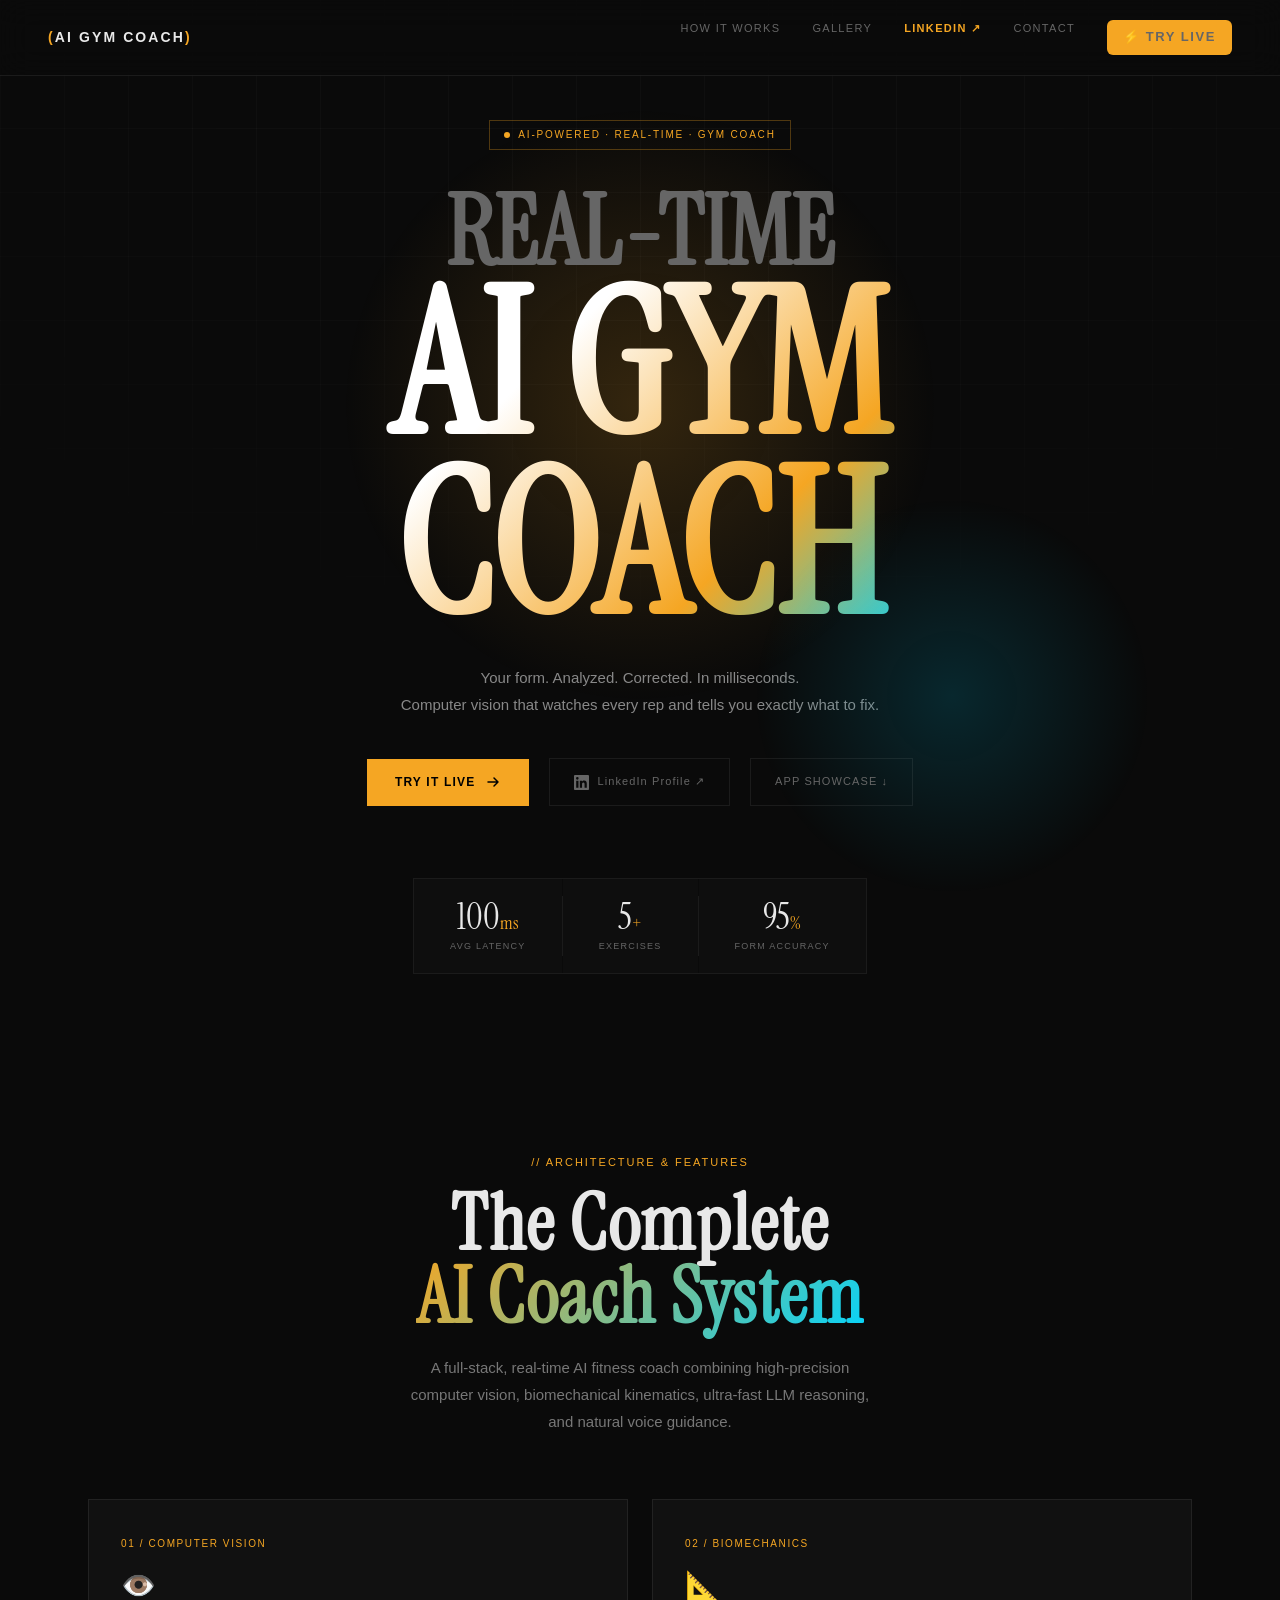
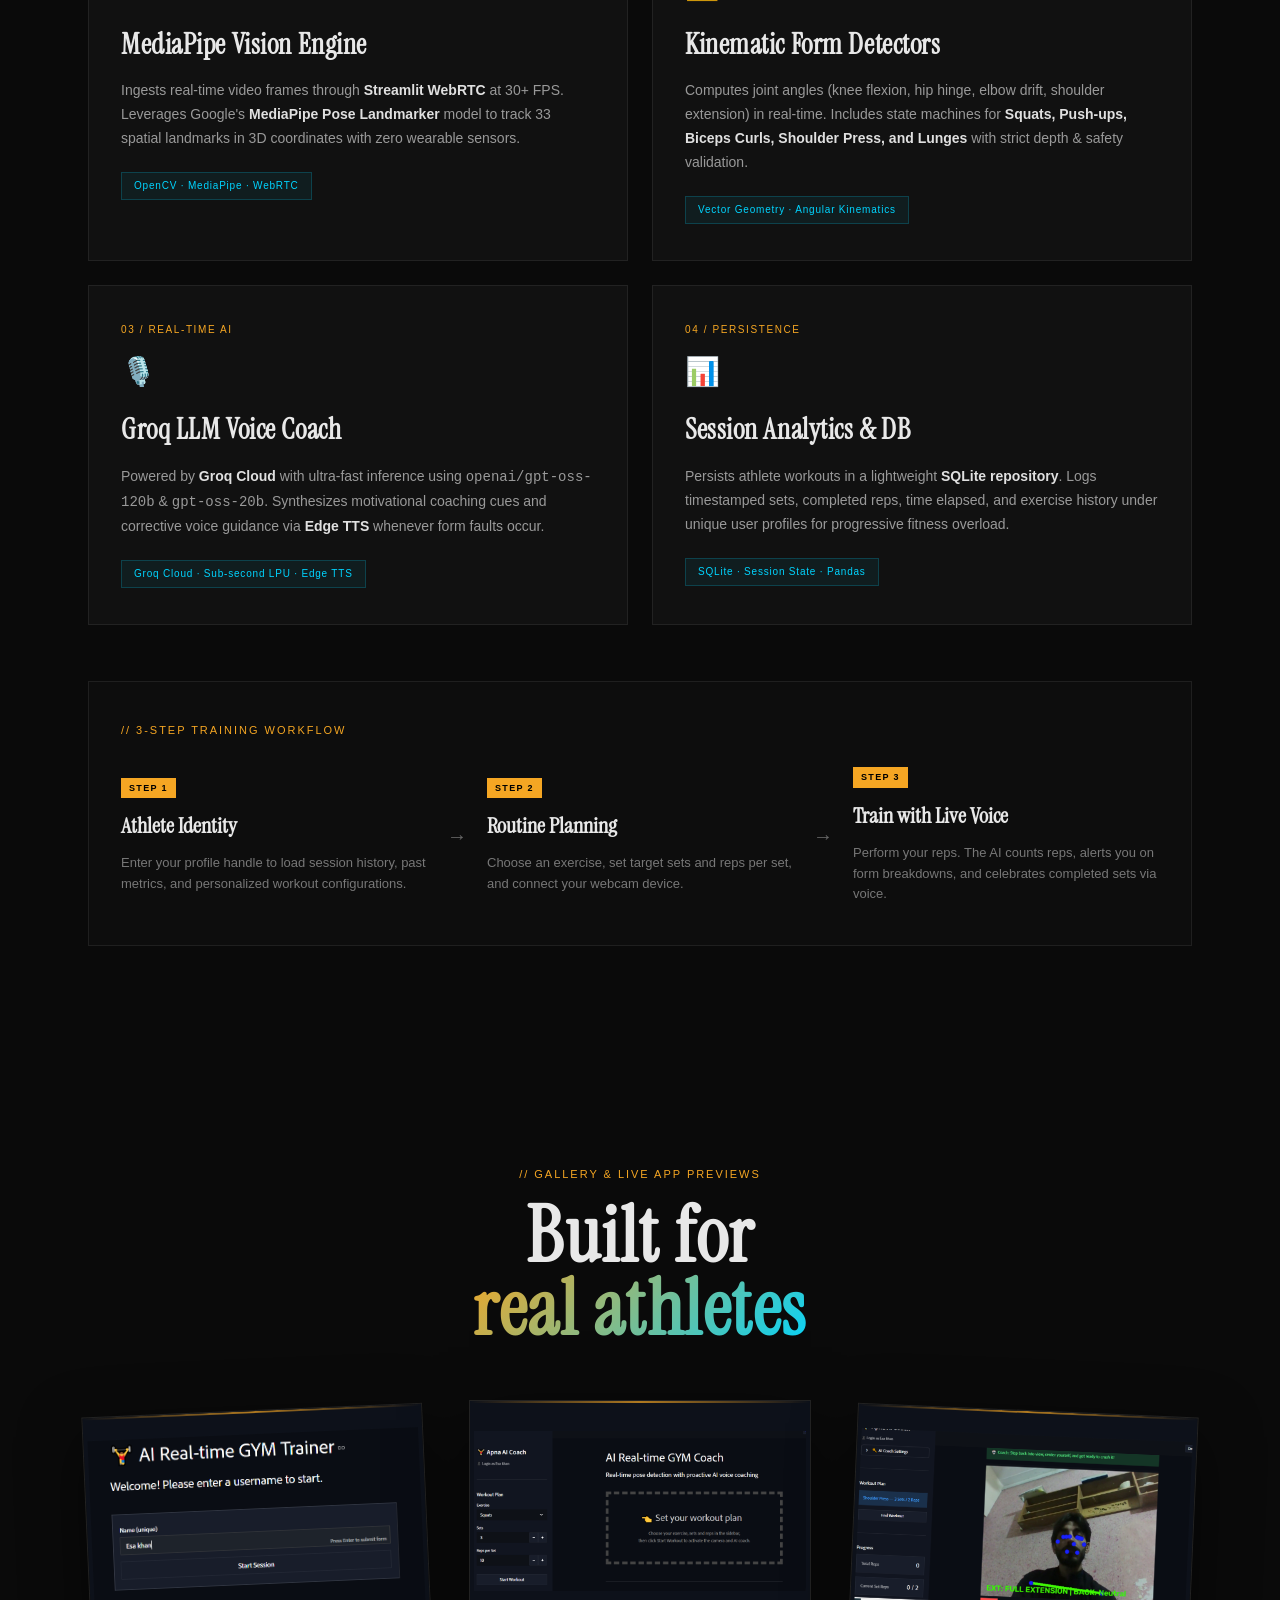
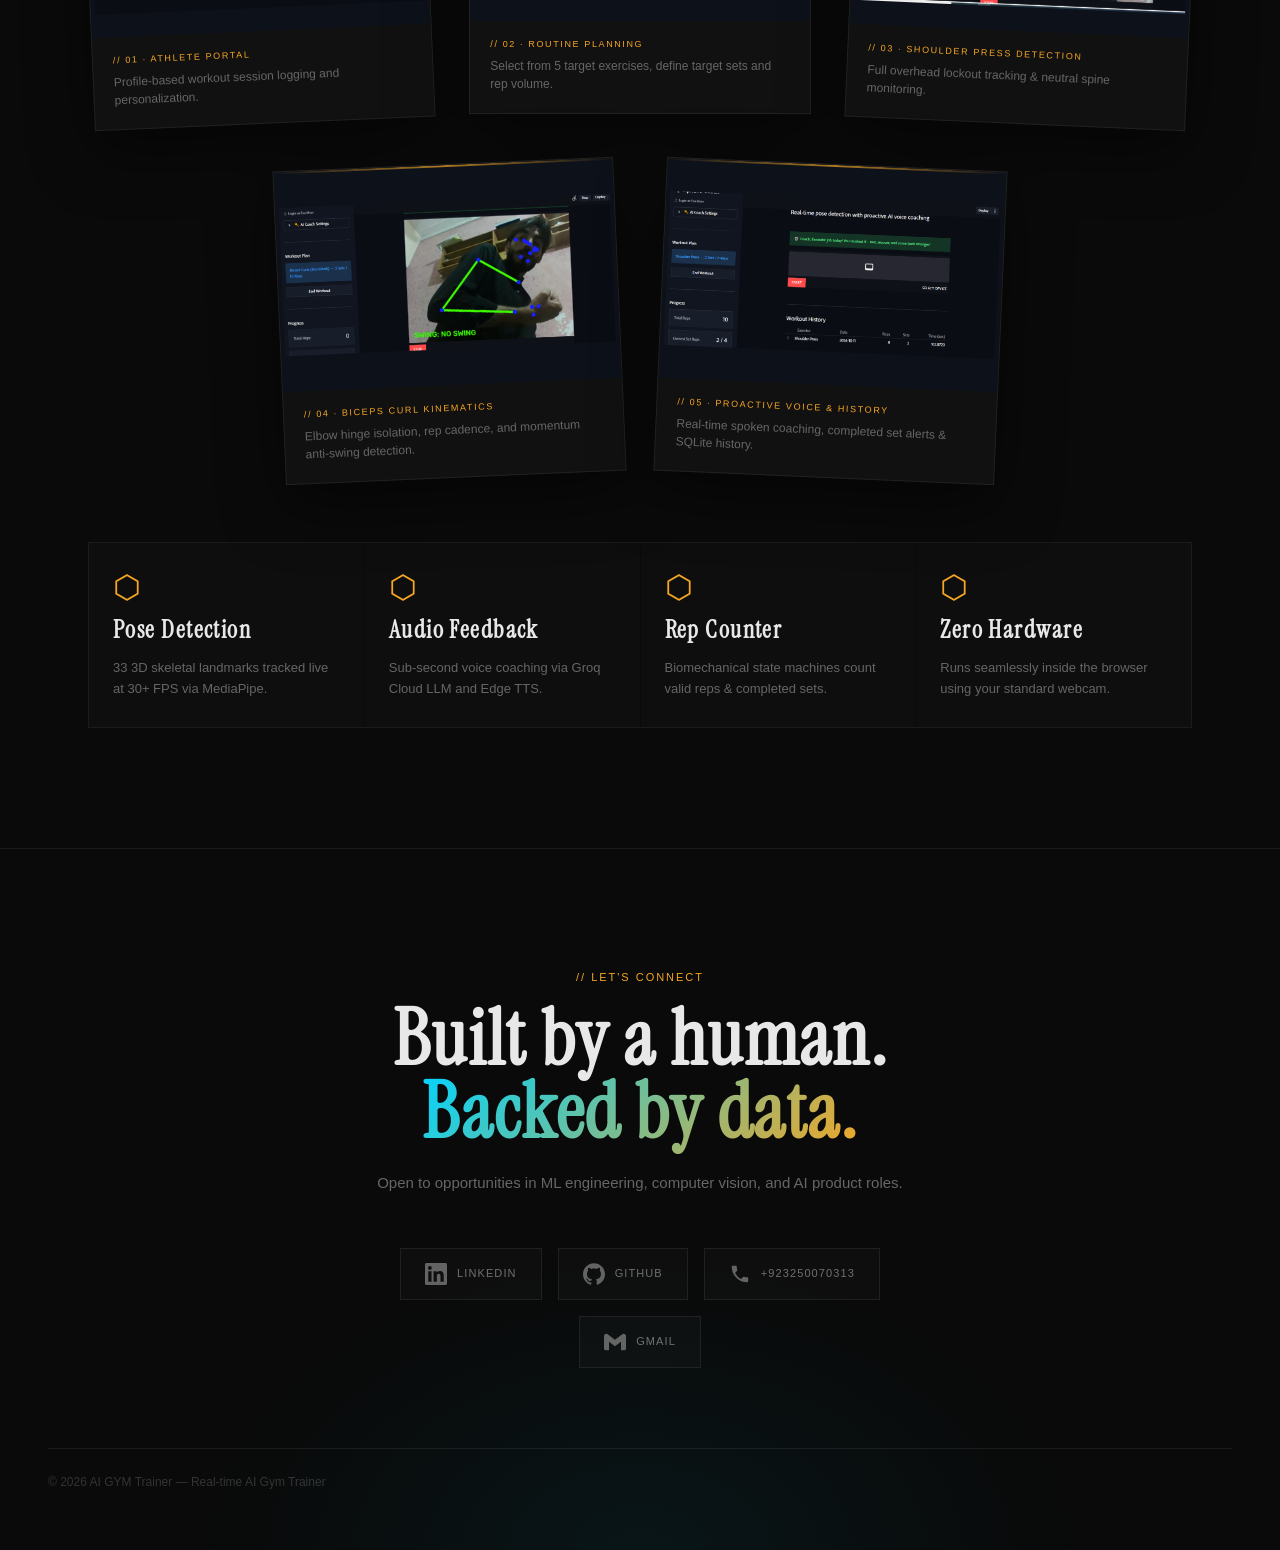
==== commit e68b5c77: "fix: make Try It Live button purely unblocked, highly clickable with direct http://localhost:8501/?s" ====
--- a/LandingPage/index.html
+++ b/LandingPage/index.html
@@ -37,7 +37,7 @@
         <a href="#visuals">Gallery</a>
         <a href="https://www.linkedin.com/in/esa-khan-1b4941385/" target="_blank" rel="noopener noreferrer" style="color: var(--amber); font-weight: 700;">LinkedIn ↗</a>
         <a href="#contact">Contact</a>
-        <a href="?start=true" target="_top" class="btn-primary" style="padding: 7px 16px; font-size: 13px; text-decoration: none; border-radius: 6px;" onclick="handleTryLive(event)">⚡ Try Live</a>
+        <a href="http://localhost:8501/?start=true" target="_top" class="btn-primary" style="padding: 7px 16px; font-size: 13px; text-decoration: none; border-radius: 6px; cursor: pointer; position: relative; z-index: 1000;">⚡ Try Live</a>
       </div>
     </nav>
 
@@ -59,13 +59,13 @@
         fix.
       </p>
 
-      <div class="hero-cta-row">
+      <div class="hero-cta-row" style="position: relative; z-index: 1000;">
         <a
-          href="?start=true"
+          href="http://localhost:8501/?start=true"
           target="_top"
           class="btn-primary"
           id="cta-button"
-          onclick="handleTryLive(event)"
+          style="cursor: pointer; position: relative; z-index: 1000;"
         >
           <span>Try it live</span>
           <svg width="16" height="16" viewBox="0 0 16 16" fill="none">
@@ -443,97 +443,37 @@
       </footer>
     </section>
 
-    <!-- LIVE DEMO EMBEDDED MODAL -->
-    <div id="live-demo-modal" class="demo-modal" style="display: none;">
-      <div class="demo-modal-backdrop" onclick="closeDemoModal()"></div>
-      <div class="demo-modal-content">
-        <div class="demo-modal-header">
-          <div class="demo-header-title">
-            <span class="live-dot"></span>
-            <span>APNA AI GYM COACH · LIVE INTERACTIVE ARENA</span>
-          </div>
-          <div class="demo-header-actions">
-            <a id="open-new-tab-btn" href="#" target="_blank" rel="noopener noreferrer" class="btn-modal-action">⛶ Open New Tab</a>
-            <button onclick="closeDemoModal()" class="btn-modal-close" aria-label="Close modal">✕</button>
-          </div>
-        </div>
-        <div class="demo-modal-body">
-          <iframe id="streamlit-frame" src="" allow="camera *; microphone *; display-capture *" allowfullscreen></iframe>
-        </div>
-      </div>
-    </div>
-
     <script>
-      function getStreamlitUrl() {
-        var isLocal = (window.location.hostname === 'localhost' || window.location.hostname === '127.0.0.1');
-        if (isLocal) {
-          return 'http://localhost:8501/?start=true&embed=true';
-        }
-        if (window.location.hostname.indexOf('streamlit.app') !== -1) {
-          return window.location.origin + '/?start=true&embed=true';
-        }
-        return 'https://ai-gym-coach-online-gym-trainer-jtumd68f7rbz8pxbp8ybog.streamlit.app/?start=true&embed=true';
+      function getWorkoutAppUrl() {
+        try {
+          var ref = (document.referrer || '') + ' ' + (window.location ? window.location.href : '');
+          if (ref.indexOf('streamlit.app') !== -1) {
+            var matchCloud = ref.match(/(https:\/\/[^\s\/]+\.streamlit\.app)/);
+            if (matchCloud) {
+              return matchCloud[1] + '/?start=true';
+            }
+          }
+        } catch (e) {}
+
+        return 'http://localhost:8501/?start=true';
       }
 
-      function handleTryLive(e) {
-        if (e && e.preventDefault) e.preventDefault();
-
-        // 1. If running inside Streamlit iframe:
-        // Navigate top window so the landing page REMOVES completely and the project shows directly on 1st click!
-        var insideIframe = false;
-        try {
-          insideIframe = (window.self !== window.top);
-        } catch (err) {
-          insideIframe = true;
-        }
-
-        if (insideIframe) {
-          try {
-            if (window.top && window.top.location) {
-              window.top.location.search = '?start=true';
-              return;
-            }
-          } catch (err) {}
-          try {
-            if (window.parent && window.parent.location) {
-              window.parent.location.search = '?start=true';
-              return;
-            }
-          } catch (err) {}
-          var targetUrl = getStreamlitUrl().replace('&embed=true', '');
-          window.open(targetUrl, '_top');
-          return;
-        }
-
-        // 2. If running standalone (localhost:8080 or GitHub Pages):
-        // Open the live modal directly loading the real workout project (?start=true) on 1st click!
-        openDemoModal(e);
+      function ensureButtonsHaveTarget() {
+        var targetUrl = getWorkoutAppUrl();
+        var buttons = document.querySelectorAll('a.btn-primary, a#cta-button');
+        buttons.forEach(function(btn) {
+          var txt = (btn.textContent || '').toLowerCase();
+          if (txt.indexOf('try live') !== -1 || txt.indexOf('try it live') !== -1 || btn.id === 'cta-button') {
+            btn.href = targetUrl;
+            btn.target = '_top';
+            btn.removeAttribute('onclick');
+          }
+        });
       }
 
-      function openDemoModal(e) {
-        if (e && e.preventDefault) e.preventDefault();
-        var modal = document.getElementById('live-demo-modal');
-        var iframe = document.getElementById('streamlit-frame');
-        var newTabBtn = document.getElementById('open-new-tab-btn');
-        var url = getStreamlitUrl();
-
-        iframe.src = url;
-        newTabBtn.href = url.replace('&embed=true', '');
-        modal.style.display = 'flex';
-        document.body.style.overflow = 'hidden';
-      }
-
-      function closeDemoModal() {
-        var modal = document.getElementById('live-demo-modal');
-        var iframe = document.getElementById('streamlit-frame');
-        modal.style.display = 'none';
-        iframe.src = '';
-        document.body.style.overflow = 'auto';
-      }
-
-      document.addEventListener('keydown', function(e) {
-        if (e.key === 'Escape') closeDemoModal();
-      });
+      document.addEventListener('DOMContentLoaded', ensureButtonsHaveTarget);
+      window.addEventListener('load', ensureButtonsHaveTarget);
+      ensureButtonsHaveTarget();
     </script>
   </body>
 </html>
--- a/LandingPage/style.css
+++ b/LandingPage/style.css
@@ -192,7 +192,7 @@
   animation: fade-up 0.8s 0.3s ease both;
 }
 
-.btn-primary {
+.btn-primary, #cta-button {
   display: inline-flex;
   align-items: center;
   gap: 10px;
@@ -207,13 +207,17 @@
   border-radius: var(--radius);
   transition: transform 0.2s, box-shadow 0.2s, background 0.2s;
   box-shadow: 0 0 0 0 var(--amber-glow);
-}
-.btn-primary:hover {
+  cursor: pointer !important;
+  pointer-events: auto !important;
+  position: relative !important;
+  z-index: 1000 !important;
+}
+.btn-primary:hover, #cta-button:hover {
   background: #ffc04d;
   transform: translateY(-2px);
   box-shadow: 0 8px 40px var(--amber-glow);
 }
-.btn-primary:active { transform: translateY(0); }
+.btn-primary:active, #cta-button:active { transform: translateY(0); }
 
 .btn-ghost {
   font-family: var(--font-body);
